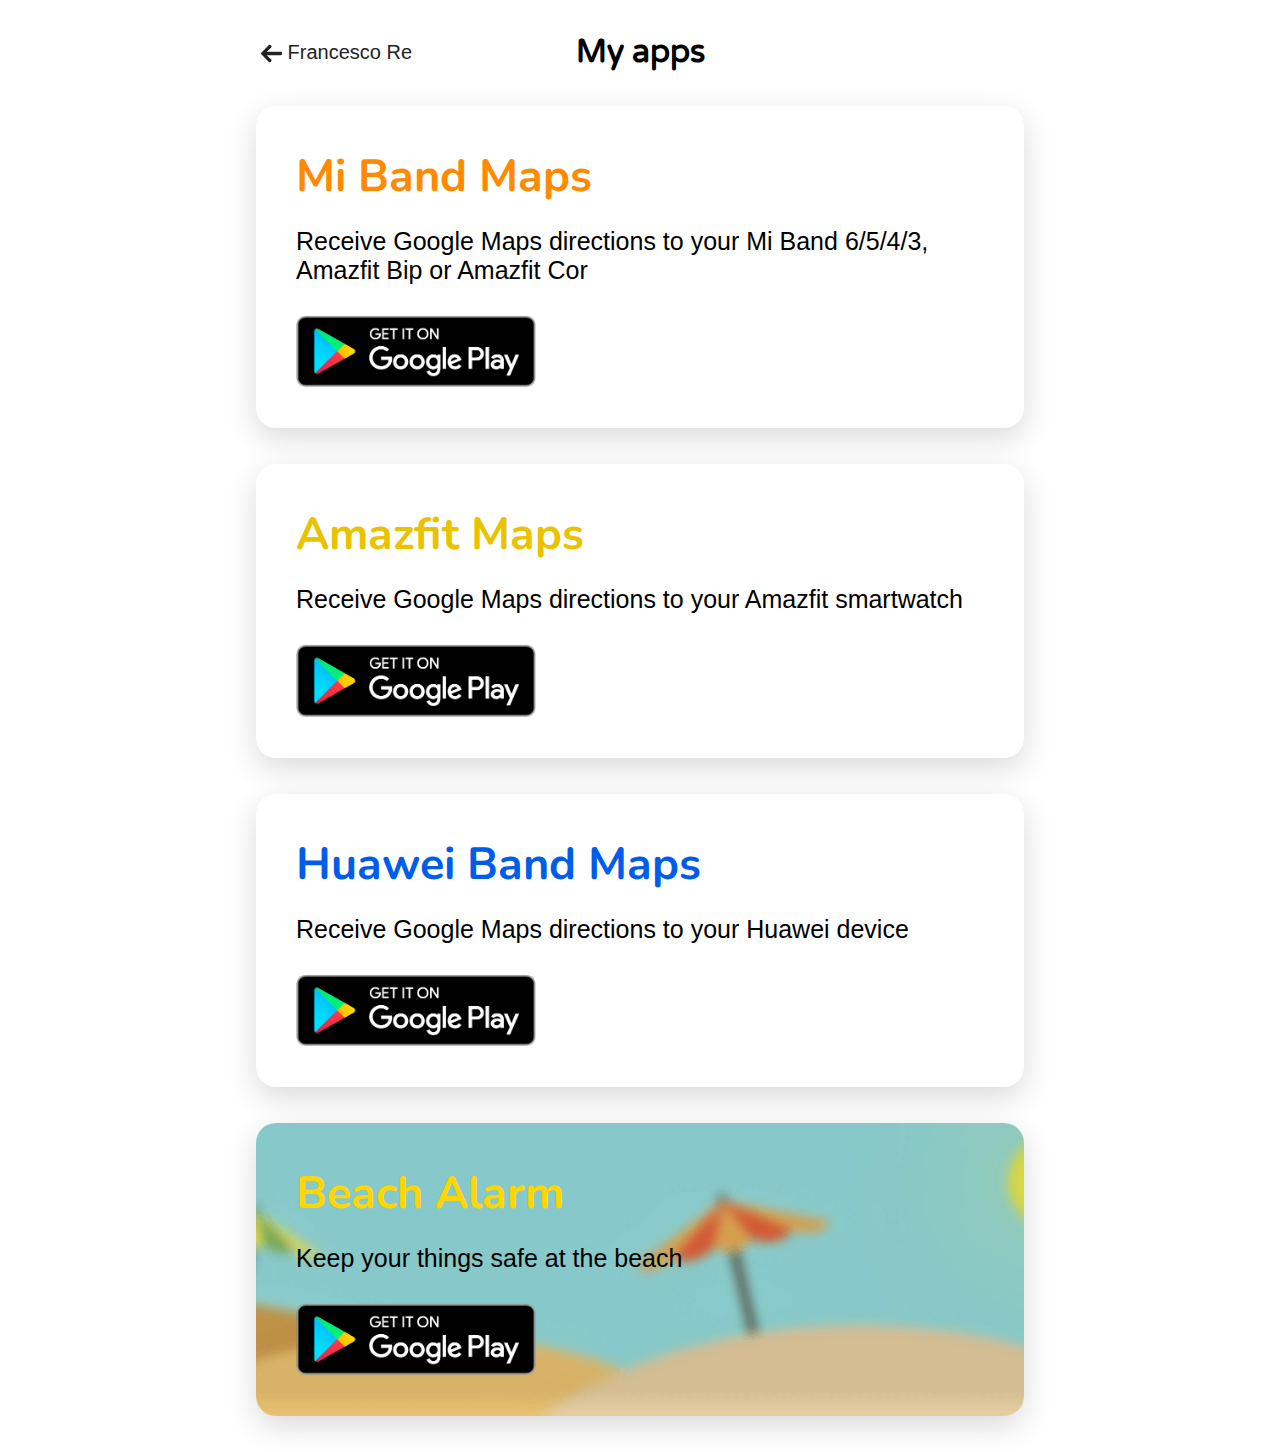
==== apps/index.html @ 2e22e39c "Added beach alarm to apps page" ====
<html lang="en">
    <head>
        <meta charset="utf-8">
        <meta name="viewport" content="width=device-width, initial-scale=1, shrink-to-fit=no">
        
        <!-- SEO Meta Tags -->
        <meta name="description" content="Hi! My name is Francesco Re. I’m a developer and a student at PoliMi.">
        <meta name="author" content="Francesco Re">

        <!-- OG Meta Tags to improve the way the post looks when you share the page on LinkedIn, Facebook, Google+ -->
        <meta property="og:site_name" content="Francesco Re" /> <!-- website name -->
        <meta property="og:site" content="https://francescore.dev" /> <!-- website link -->
        <meta property="og:title" content="Apps - Francesco Re"/> <!-- title shown in the actual shared post -->
        <meta property="og:description" content="Hi! My name is Francesco Re. I’m a developer and a student at PoliMi." /> <!-- description shown in the actual shared post -->
        <meta property="og:url" content="https://francescore.dev/apps" /> <!-- where do you want your post to link to -->
        <meta property="og:image" content="https://francescore.dev/images/site-image.jpg" />
        <meta property="og:image" content="https://francescore.dev/images/site-image-square.png" />
        <meta property="og:type" content="article" />

        <!-- Website Title -->
        <title>Apps - Francesco Re</title>

        <!-- Favicons -->
        <link rel="shortcut icon" href="/images/favicon.ico" type="image/x-icon" />
        <link rel="apple-touch-icon" href="/images/apple/apple-touch-icon.png" />
        <link rel="apple-touch-icon" sizes="57x57" href="/images/apple/apple-touch-icon-57x57.png" />
        <link rel="apple-touch-icon" sizes="72x72" href="/images/apple/apple-touch-icon-72x72.png" />
        <link rel="apple-touch-icon" sizes="76x76" href="/images/apple/apple-touch-icon-76x76.png" />
        <link rel="apple-touch-icon" sizes="114x114" href="/images/apple/apple-touch-icon-114x114.png" />
        <link rel="apple-touch-icon" sizes="120x120" href="/images/apple/apple-touch-icon-120x120.png" />
        <link rel="apple-touch-icon" sizes="144x144" href="/images/apple/apple-touch-icon-144x144.png" />
        <link rel="apple-touch-icon" sizes="152x152" href="/images/apple/apple-touch-icon-152x152.png" />
        <link rel="apple-touch-icon" sizes="180x180" href="/images/apple/apple-touch-icon-180x180.png" />

        <!-- Fonts -->
        <link rel="preconnect" href="https://fonts.gstatic.com"> 
        <link href="https://fonts.googleapis.com/css2?family=Varela+Round&display=swap" rel="stylesheet">
        <link href="https://fonts.googleapis.com/css2?family=Nunito:wght@300;400;600;700&display=swap" rel="stylesheet">

        <!-- Styles -->
        <link href="css/styles.css" rel="stylesheet">
        <!-- Disable HTML back button by default -->
        <style> #back-button-html {display: none;} </style>
        <!-- If javascript disabled then enable HTML back button -->
        <noscript>
            <style>
                #back-button-html {display: inline;}
                #back-button-javascript {display: none;}
            </style>
        </noscript>

        <!-- Google Analytics -->
        <script async src="https://www.googletagmanager.com/gtag/js?id=G-GYM02RBLL1"></script>
        <script>
            window.dataLayer = window.dataLayer || [];
            function gtag(){dataLayer.push(arguments);}
            gtag('js', new Date());

            gtag('config', 'G-GYM02RBLL1');
        </script>
    </head>
    <body>
        <div class="header">
            <a id="back-button-javascript" href="javascript:history.back()">
                <svg version="1.1" id="Layer_1" xmlns="http://www.w3.org/2000/svg" xmlns:xlink="http://www.w3.org/1999/xlink" x="0px" y="0px"	 viewBox="0 0 492 492" style="enable-background:new 0 0 492 492;" xml:space="preserve"><g>	<g>		<path d="M464.344,207.418l0.768,0.168H135.888l103.496-103.724c5.068-5.064,7.848-11.924,7.848-19.124			c0-7.2-2.78-14.012-7.848-19.088L223.28,49.538c-5.064-5.064-11.812-7.864-19.008-7.864c-7.2,0-13.952,2.78-19.016,7.844			L7.844,226.914C2.76,231.998-0.02,238.77,0,245.974c-0.02,7.244,2.76,14.02,7.844,19.096l177.412,177.412			c5.064,5.06,11.812,7.844,19.016,7.844c7.196,0,13.944-2.788,19.008-7.844l16.104-16.112c5.068-5.056,7.848-11.808,7.848-19.008			c0-7.196-2.78-13.592-7.848-18.652L134.72,284.406h329.992c14.828,0,27.288-12.78,27.288-27.6v-22.788			C492,219.198,479.172,207.418,464.344,207.418z"/>	</g></g><g></g><g></g><g></g><g></g><g></g><g></g><g></g><g></g><g></g><g></g><g></g><g></g><g></g><g></g><g></g></svg>
                <span>Francesco Re</span>
            </a>
            <a id="back-button-html" href="/">
                <svg version="1.1" id="Layer_1" xmlns="http://www.w3.org/2000/svg" xmlns:xlink="http://www.w3.org/1999/xlink" x="0px" y="0px"	 viewBox="0 0 492 492" style="enable-background:new 0 0 492 492;" xml:space="preserve"><g>	<g>		<path d="M464.344,207.418l0.768,0.168H135.888l103.496-103.724c5.068-5.064,7.848-11.924,7.848-19.124			c0-7.2-2.78-14.012-7.848-19.088L223.28,49.538c-5.064-5.064-11.812-7.864-19.008-7.864c-7.2,0-13.952,2.78-19.016,7.844			L7.844,226.914C2.76,231.998-0.02,238.77,0,245.974c-0.02,7.244,2.76,14.02,7.844,19.096l177.412,177.412			c5.064,5.06,11.812,7.844,19.016,7.844c7.196,0,13.944-2.788,19.008-7.844l16.104-16.112c5.068-5.056,7.848-11.808,7.848-19.008			c0-7.196-2.78-13.592-7.848-18.652L134.72,284.406h329.992c14.828,0,27.288-12.78,27.288-27.6v-22.788			C492,219.198,479.172,207.418,464.344,207.418z"/>	</g></g><g></g><g></g><g></g><g></g><g></g><g></g><g></g><g></g><g></g><g></g><g></g><g></g><g></g><g></g><g></g></svg>
                <span>Francesco Re</span>
            </a>
            <h1>My apps</h1>
        </div>
        <div class="row">
            <a href="mibandmaps">
                <div class="mibandmaps">
                    <h2 class="card-title">Mi Band Maps</h2>
                    <h4 class="card-text">Receive Google Maps directions to your Mi&nbsp;Band&nbsp;6/5/4/3, Amazfit&nbsp;Bip or Amazfit&nbsp;Cor</h4>
                    <a href='https://play.google.com/store/apps/details?id=com.re.mibandmaps'><img class="google-play-button" alt='Get it on Google Play' src='images/google-play-badge.png'/></a>
                </div>
            </a>
        </div>
        <div class="row">
            <a href="amazfitmaps">
                <div class="amazfitmaps">
                    <h2 class="card-title">Amazfit Maps</h2>
                    <h4 class="card-text">Receive Google Maps directions to your Amazfit smartwatch</h4>
                    <a href='https://play.google.com/store/apps/details?id=com.re.amazfitmaps'><img class="google-play-button" alt='Get it on Google Play' src='images/google-play-badge.png'/></a>
                </div>
            </a>
        </div>
        <div class="row">
            <a href="huaweibandmaps">
                <div class="huaweibandmaps">
                    <h2 class="card-title">Huawei Band Maps</h2>
                    <h4 class="card-text">Receive Google Maps directions to your Huawei device</h4>
                    <a href='https://play.google.com/store/apps/details?id=com.re.huaweibandmaps'><img class="google-play-button" alt='Get it on Google Play' src='images/google-play-badge.png'/></a>
                </div>
            </a>
        </div>
        <div class="row">
            <div class="beachalarm">
                <h2 class="card-title">Beach Alarm</h2>
                <h4 class="card-text">Keep your things safe at the beach</h4>
                <a href='https://play.google.com/store/apps/details?id=com.re.beachalarm'><img class="google-play-button" alt='Get it on Google Play' src='images/google-play-badge.png'/></a>
            </div>
        </div>
    </body>
</html>
---- apps/css/styles.css ----
body{
    text-align: center;
    margin: 0 auto;
    max-width: 1920px;
}

.row{
    height: auto;
    margin: 4vh auto;
    width: 60vw;
    text-align: left;
}

.mibandmaps:hover, .amazfitmaps:hover, .huaweibandmaps:hover{
    box-shadow: 0 10px 35px 0px rgba(0,0,0,0.25);
    background: #f4f4f4;
}

.beachalarm:hover{
    box-shadow: 0 10px 35px 0px rgba(0,0,0,0.25);
}

.mibandmaps, .amazfitmaps, .huaweibandmaps, .beachalarm{
    cursor: pointer;
    background: white;
    box-shadow: 0 10px 30px 0px rgba(0,0,0,0.15);
    border-radius: 20px;
    padding: 40px;
    transition: all .15s ease-in;
}

.beachalarm{
    background: url('../images/background-light.png');
    background-position: center center;
    background-size: cover;
}

.beachalarm .card-title{
    color: #FFD600;
}

.mibandmaps .card-title{
    color: #ff8a00;
}

.amazfitmaps .card-title{
    color: #E9C300;
}

.huaweibandmaps .card-title{
    color: #005DE9;
}

.card-title{
    font-size: 45px;
    padding: 0;
    margin: 0;
    font-weight: bold;
    font-family: 'Nunito', sans-serif;
}

.card-text{
    font-size: 25px;
    color: black;
    margin: 0;
    margin-top: 20px;
    font-family:'Segoe UI', Tahoma, Geneva, Verdana, sans-serif;
    font-weight: 400;
}

a{
    text-decoration: none;
}

.google-play-button{
    max-width: 240px;
    margin-top: 30px;
}

.header{
    width: 60vw;
    margin: 0 auto;
}

.header h1{
    width: 150px;
    margin: 35px auto;
    font-family: 'Varela Round', sans-serif;
    line-height: 35px;
    vertical-align: middle;
}

.header svg{
    fill: #222;
    height: 21px;
    width: auto;
    line-height: 35px;
    vertical-align: middle;
}

.header a{
    color: #222;
    float: left;
    line-height: 35px;
    vertical-align: middle;
    font-size: 20px;
    padding: 0 5px;
    font-family: 'Segoe UI', Tahoma, Geneva, Verdana, sans-serif;
    transition: all .15s;
}

.header a:hover{
    filter: drop-shadow(0 0 0.4rem rgba(0, 0, 0, 0.6));
}

@media (max-width: 1100px) {
    .row{
        width: 80vw;
    }

    .header{
        width: 80vw;
    }
}

@media (max-width: 600px) {
    .row{
        width: 90vw;
        text-align: center;
    }
    .header{
        width: 90vw;
    }
    .header span{
        display: none;
    }

    .header svg{
        height: 29px;
        padding: 3px;
    }
}

@media (max-width: 400px) {
    .mibandmaps, .amazfitmaps, .huaweibandmaps{
        padding: 25px;
    }
    .card-title{
        font-size: 30px;
    }

    .card-text{
        font-size: 20px;
    }

    .google-play-button{
        width: 200px;
    }
}

@media (prefers-color-scheme: dark) {
    body{
        background-color: #242424;
    }
    .mibandmaps, .amazfitmaps, .huaweibandmaps{
        background: #3C3C3C;
        box-shadow: 0 10px 30px 0px rgba(0,0,0,0.45);
    }
    .mibandmaps:hover, .amazfitmaps:hover, .huaweibandmaps:hover{
        box-shadow: 0 10px 35px 0px rgba(0,0,0,0.65);
        background: #4c4c4c;
    }

    .beachalarm{
        background: url('../images/background-dark.png');
        background-position: center center;
        background-size: cover;
    }

    .card-text{
        color: white;
    }

    h1{
        color: white;
    }

    .header svg{
        fill: #eee;
    }

    .header a{
        color: #eee;
    }

    .header a:hover{
        filter: drop-shadow(0 0 0.4rem rgba(255, 255, 255, 0.6));
    }
}
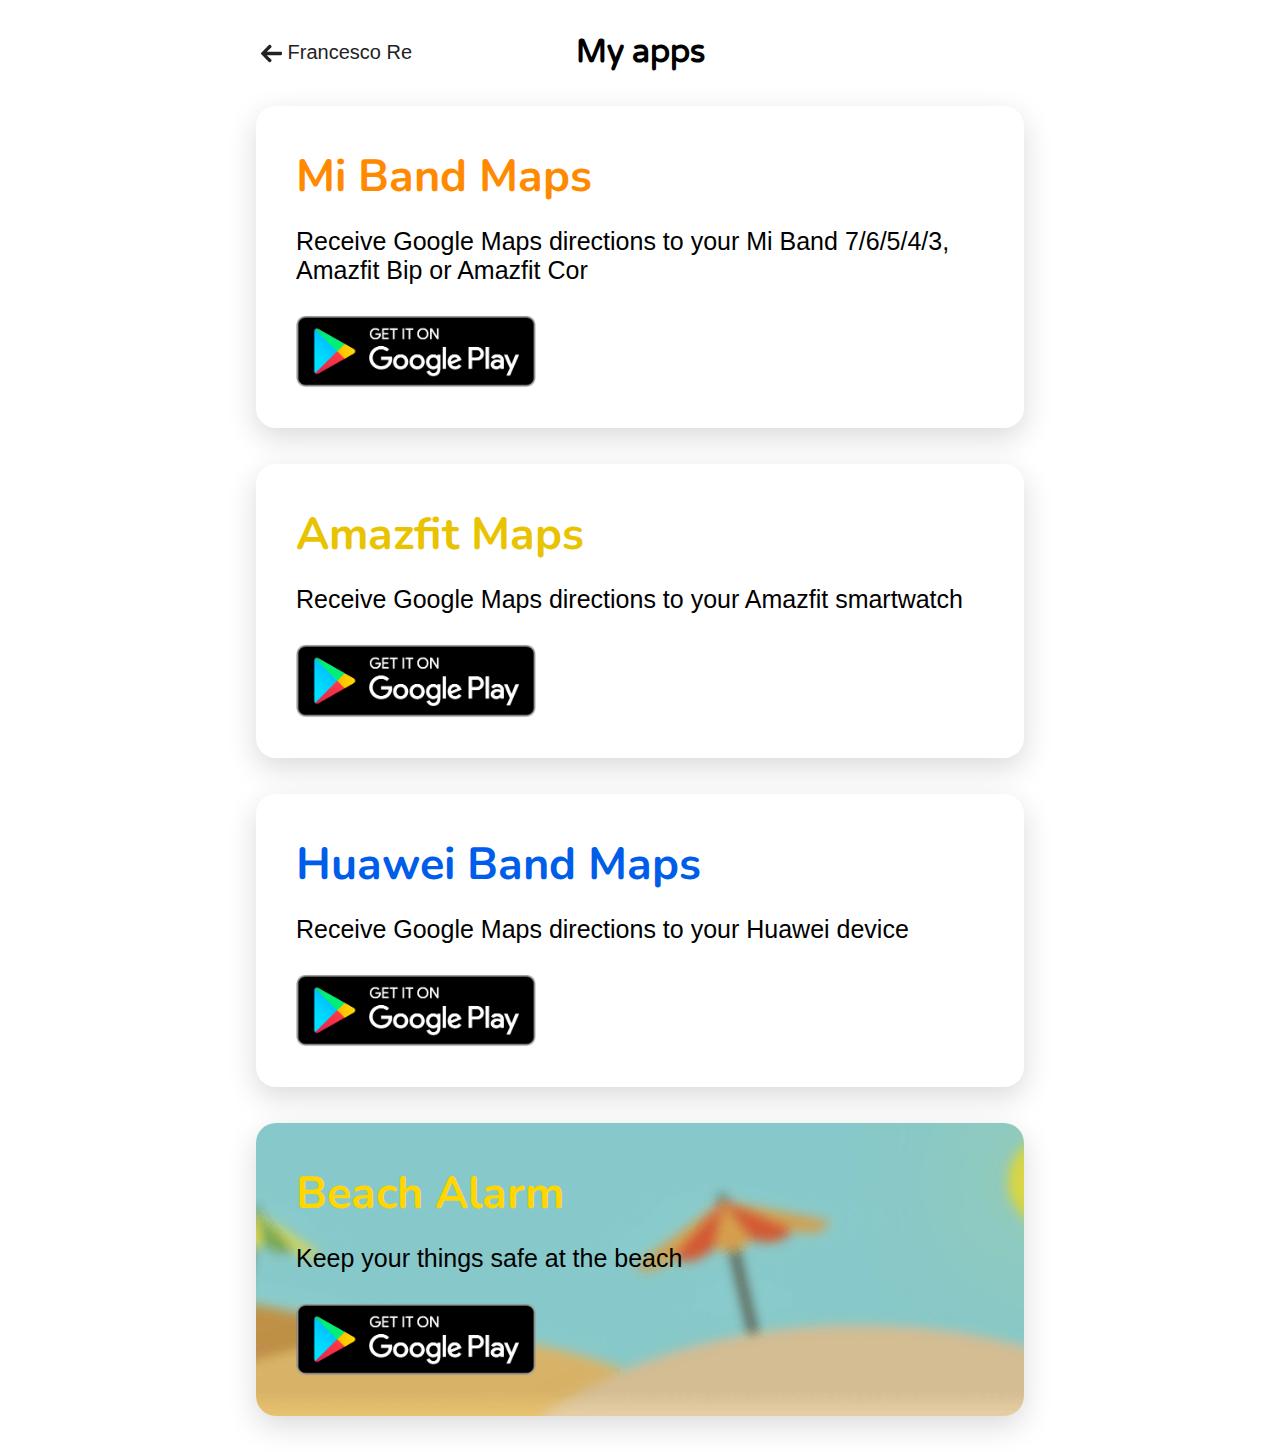
==== commit d7174640: "Add Mi Band 7" ====
--- a/apps/index.html
+++ b/apps/index.html
@@ -48,16 +48,6 @@
                 #back-button-javascript {display: none;}
             </style>
         </noscript>
-
-        <!-- Google Analytics -->
-        <script async src="https://www.googletagmanager.com/gtag/js?id=G-GYM02RBLL1"></script>
-        <script>
-            window.dataLayer = window.dataLayer || [];
-            function gtag(){dataLayer.push(arguments);}
-            gtag('js', new Date());
-
-            gtag('config', 'G-GYM02RBLL1');
-        </script>
     </head>
     <body>
         <div class="header">
@@ -75,7 +65,7 @@
             <a href="mibandmaps">
                 <div class="mibandmaps">
                     <h2 class="card-title">Mi Band Maps</h2>
-                    <h4 class="card-text">Receive Google Maps directions to your Mi&nbsp;Band&nbsp;6/5/4/3, Amazfit&nbsp;Bip or Amazfit&nbsp;Cor</h4>
+                    <h4 class="card-text">Receive Google Maps directions to your Mi&nbsp;Band&nbsp;7/6/5/4/3, Amazfit&nbsp;Bip or Amazfit&nbsp;Cor</h4>
                     <a href='https://play.google.com/store/apps/details?id=com.re.mibandmaps'><img class="google-play-button" alt='Get it on Google Play' src='images/google-play-badge.png'/></a>
                 </div>
             </a>
@@ -105,5 +95,9 @@
                 <a href='https://play.google.com/store/apps/details?id=com.re.beachalarm'><img class="google-play-button" alt='Get it on Google Play' src='images/google-play-badge.png'/></a>
             </div>
         </div>
+
+        <!-- Cloudflare Web Analytics -->
+        <script defer src='https://static.cloudflareinsights.com/beacon.min.js' data-cf-beacon='{"token": "2f0a3bb49f48463c8b80f3141f5d9e54"}'></script>
+        <!-- End Cloudflare Web Analytics -->
     </body>
 </html>
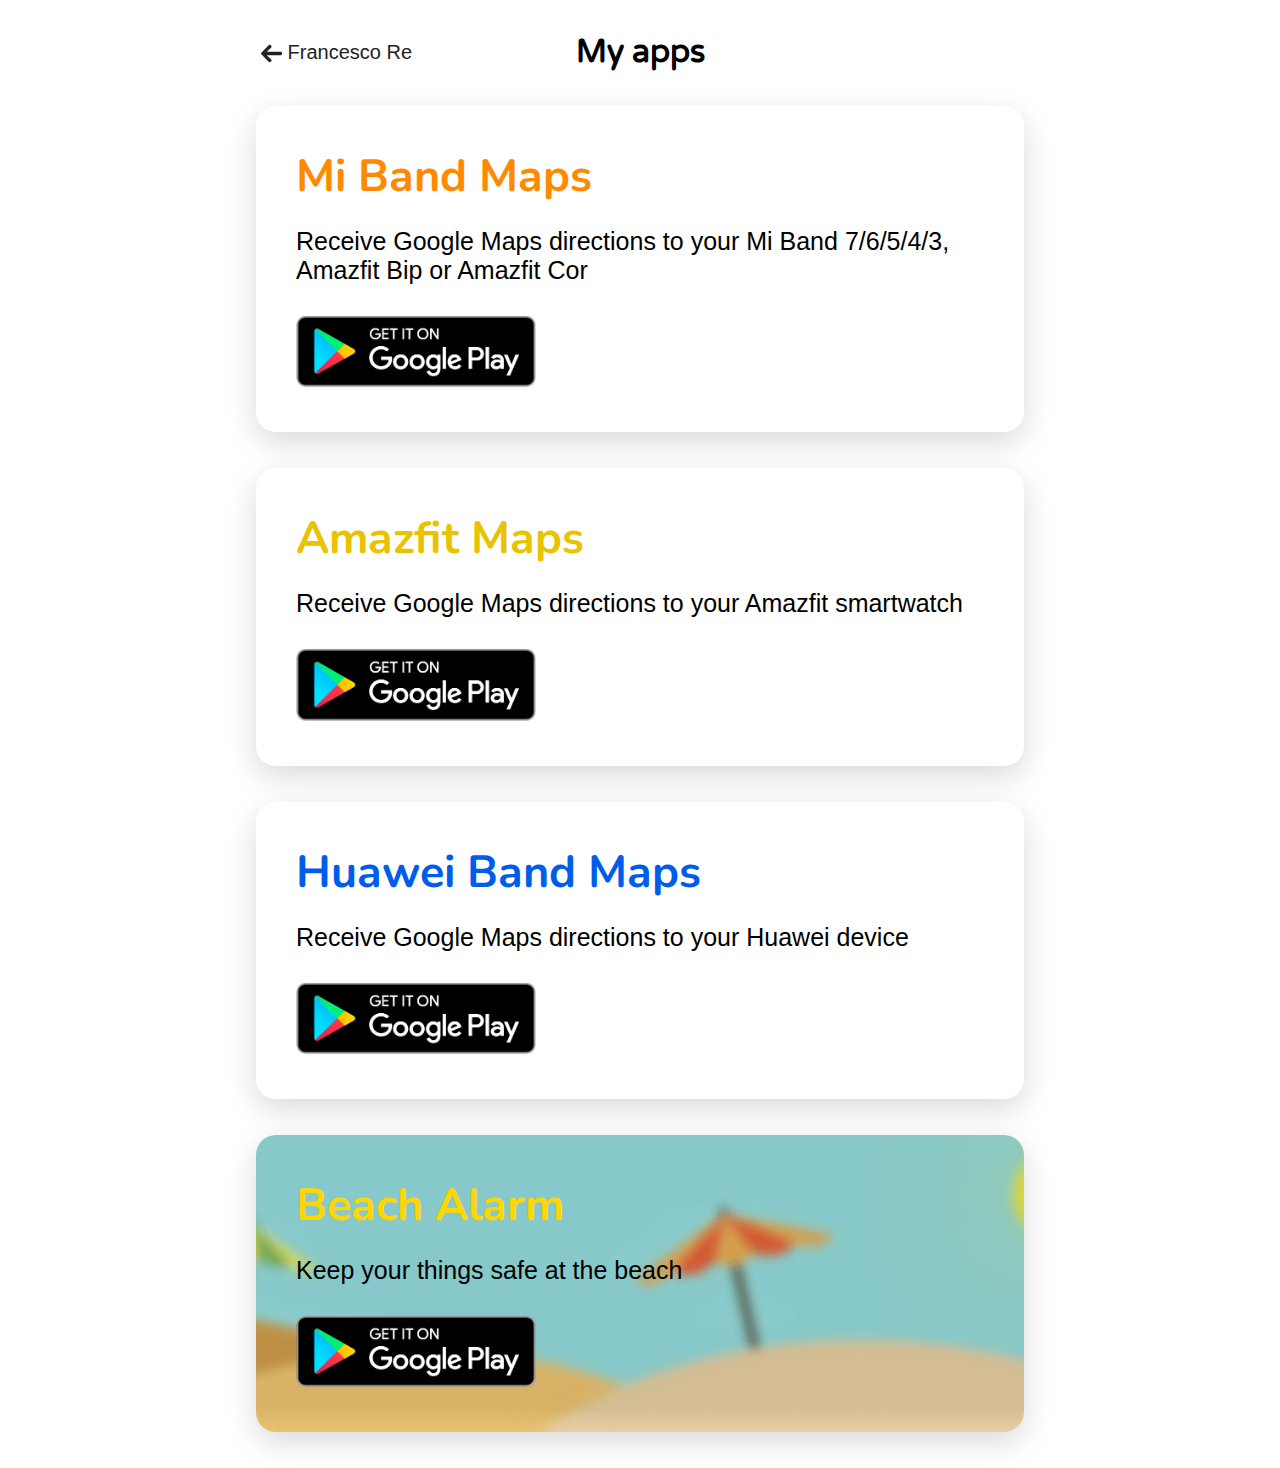
==== commit 08b8251c: "Fix moment.js vulnerability Add DOCTYPE to few pages" ====
--- a/apps/index.html
+++ b/apps/index.html
@@ -1,3 +1,4 @@
+<!DOCTYPE html>
 <html lang="en">
     <head>
         <meta charset="utf-8">
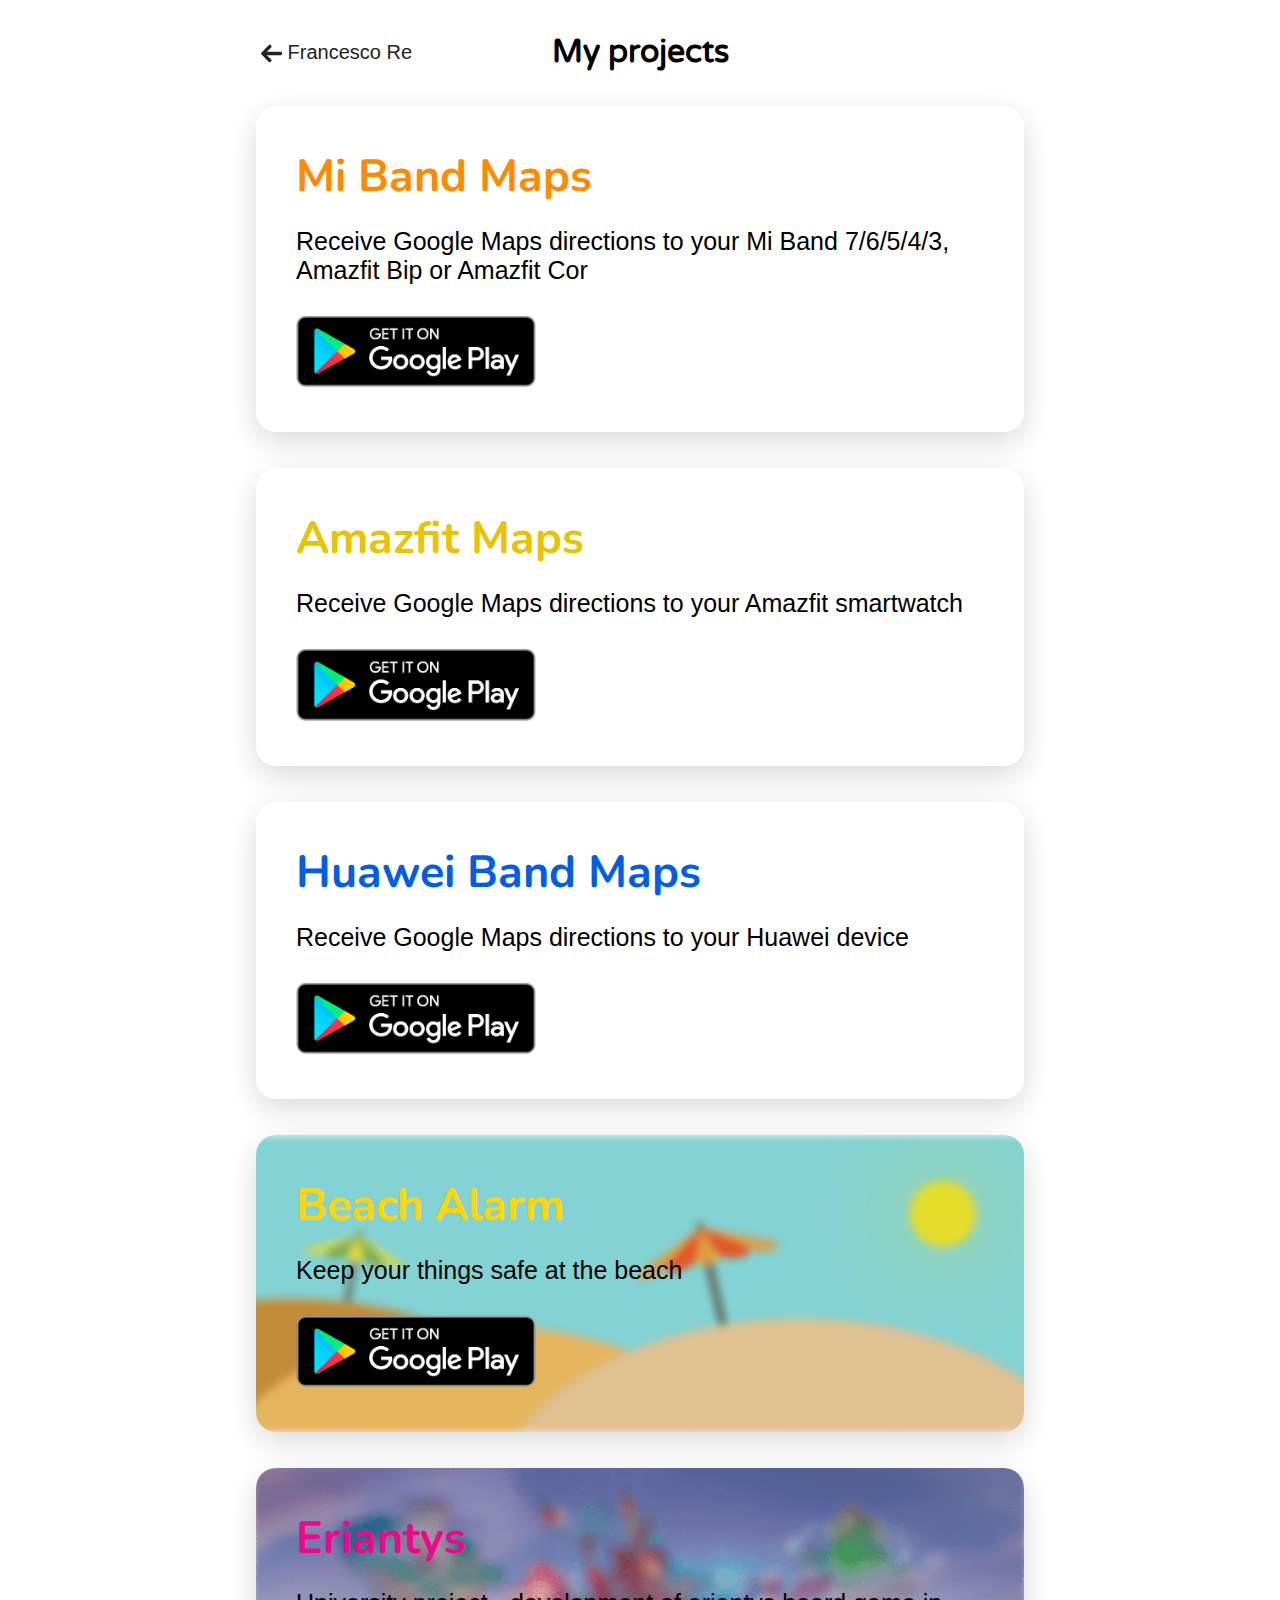
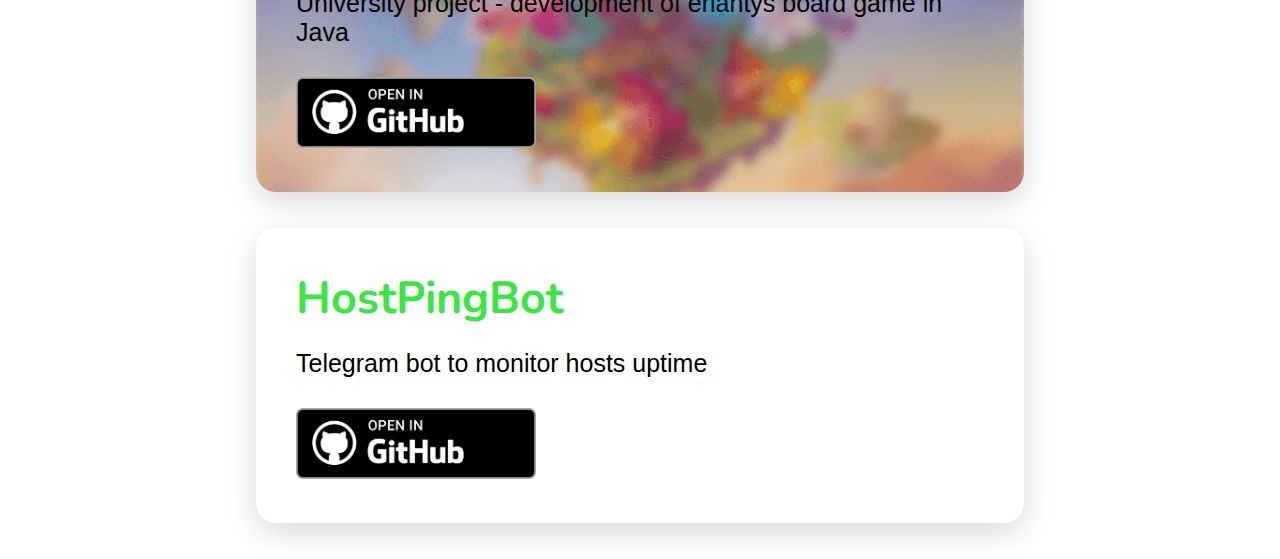
==== commit 94b42afd: "Rename apps to projects Add eriantys and hostpingbot to projects Remove sitemap (installed plugin)" ====
--- a/apps/index.html
+++ b/apps/index.html
@@ -3,7 +3,7 @@
     <head>
         <meta charset="utf-8">
         <meta name="viewport" content="width=device-width, initial-scale=1, shrink-to-fit=no">
-        
+
         <!-- SEO Meta Tags -->
         <meta name="description" content="Hi! My name is Francesco Re. I’m a developer and a student at PoliMi.">
         <meta name="author" content="Francesco Re">
@@ -11,7 +11,7 @@
         <!-- OG Meta Tags to improve the way the post looks when you share the page on LinkedIn, Facebook, Google+ -->
         <meta property="og:site_name" content="Francesco Re" /> <!-- website name -->
         <meta property="og:site" content="https://francescore.dev" /> <!-- website link -->
-        <meta property="og:title" content="Apps - Francesco Re"/> <!-- title shown in the actual shared post -->
+        <meta property="og:title" content="Projects - Francesco Re"/> <!-- title shown in the actual shared post -->
         <meta property="og:description" content="Hi! My name is Francesco Re. I’m a developer and a student at PoliMi." /> <!-- description shown in the actual shared post -->
         <meta property="og:url" content="https://francescore.dev/apps" /> <!-- where do you want your post to link to -->
         <meta property="og:image" content="https://francescore.dev/images/site-image.jpg" />
@@ -19,7 +19,7 @@
         <meta property="og:type" content="article" />
 
         <!-- Website Title -->
-        <title>Apps - Francesco Re</title>
+        <title>Projects - Francesco Re</title>
 
         <!-- Favicons -->
         <link rel="shortcut icon" href="/images/favicon.ico" type="image/x-icon" />
@@ -53,14 +53,14 @@
     <body>
         <div class="header">
             <a id="back-button-javascript" href="javascript:history.back()">
-                <svg version="1.1" id="Layer_1" xmlns="http://www.w3.org/2000/svg" xmlns:xlink="http://www.w3.org/1999/xlink" x="0px" y="0px"	 viewBox="0 0 492 492" style="enable-background:new 0 0 492 492;" xml:space="preserve"><g>	<g>		<path d="M464.344,207.418l0.768,0.168H135.888l103.496-103.724c5.068-5.064,7.848-11.924,7.848-19.124			c0-7.2-2.78-14.012-7.848-19.088L223.28,49.538c-5.064-5.064-11.812-7.864-19.008-7.864c-7.2,0-13.952,2.78-19.016,7.844			L7.844,226.914C2.76,231.998-0.02,238.77,0,245.974c-0.02,7.244,2.76,14.02,7.844,19.096l177.412,177.412			c5.064,5.06,11.812,7.844,19.016,7.844c7.196,0,13.944-2.788,19.008-7.844l16.104-16.112c5.068-5.056,7.848-11.808,7.848-19.008			c0-7.196-2.78-13.592-7.848-18.652L134.72,284.406h329.992c14.828,0,27.288-12.78,27.288-27.6v-22.788			C492,219.198,479.172,207.418,464.344,207.418z"/>	</g></g><g></g><g></g><g></g><g></g><g></g><g></g><g></g><g></g><g></g><g></g><g></g><g></g><g></g><g></g><g></g></svg>
+                <svg version="1.1" id="Back_button_javascript" xmlns="http://www.w3.org/2000/svg" xmlns:xlink="http://www.w3.org/1999/xlink" x="0px" y="0px"	 viewBox="0 0 492 492" style="enable-background:new 0 0 492 492;" xml:space="preserve"><g>	<g>		<path d="M464.344,207.418l0.768,0.168H135.888l103.496-103.724c5.068-5.064,7.848-11.924,7.848-19.124			c0-7.2-2.78-14.012-7.848-19.088L223.28,49.538c-5.064-5.064-11.812-7.864-19.008-7.864c-7.2,0-13.952,2.78-19.016,7.844			L7.844,226.914C2.76,231.998-0.02,238.77,0,245.974c-0.02,7.244,2.76,14.02,7.844,19.096l177.412,177.412			c5.064,5.06,11.812,7.844,19.016,7.844c7.196,0,13.944-2.788,19.008-7.844l16.104-16.112c5.068-5.056,7.848-11.808,7.848-19.008			c0-7.196-2.78-13.592-7.848-18.652L134.72,284.406h329.992c14.828,0,27.288-12.78,27.288-27.6v-22.788			C492,219.198,479.172,207.418,464.344,207.418z"/>	</g></g><g></g><g></g><g></g><g></g><g></g><g></g><g></g><g></g><g></g><g></g><g></g><g></g><g></g><g></g><g></g></svg>
                 <span>Francesco Re</span>
             </a>
             <a id="back-button-html" href="/">
-                <svg version="1.1" id="Layer_1" xmlns="http://www.w3.org/2000/svg" xmlns:xlink="http://www.w3.org/1999/xlink" x="0px" y="0px"	 viewBox="0 0 492 492" style="enable-background:new 0 0 492 492;" xml:space="preserve"><g>	<g>		<path d="M464.344,207.418l0.768,0.168H135.888l103.496-103.724c5.068-5.064,7.848-11.924,7.848-19.124			c0-7.2-2.78-14.012-7.848-19.088L223.28,49.538c-5.064-5.064-11.812-7.864-19.008-7.864c-7.2,0-13.952,2.78-19.016,7.844			L7.844,226.914C2.76,231.998-0.02,238.77,0,245.974c-0.02,7.244,2.76,14.02,7.844,19.096l177.412,177.412			c5.064,5.06,11.812,7.844,19.016,7.844c7.196,0,13.944-2.788,19.008-7.844l16.104-16.112c5.068-5.056,7.848-11.808,7.848-19.008			c0-7.196-2.78-13.592-7.848-18.652L134.72,284.406h329.992c14.828,0,27.288-12.78,27.288-27.6v-22.788			C492,219.198,479.172,207.418,464.344,207.418z"/>	</g></g><g></g><g></g><g></g><g></g><g></g><g></g><g></g><g></g><g></g><g></g><g></g><g></g><g></g><g></g><g></g></svg>
+                <svg version="1.1" id="Back_button_html" xmlns="http://www.w3.org/2000/svg" xmlns:xlink="http://www.w3.org/1999/xlink" x="0px" y="0px"	 viewBox="0 0 492 492" style="enable-background:new 0 0 492 492;" xml:space="preserve"><g>	<g>		<path d="M464.344,207.418l0.768,0.168H135.888l103.496-103.724c5.068-5.064,7.848-11.924,7.848-19.124			c0-7.2-2.78-14.012-7.848-19.088L223.28,49.538c-5.064-5.064-11.812-7.864-19.008-7.864c-7.2,0-13.952,2.78-19.016,7.844			L7.844,226.914C2.76,231.998-0.02,238.77,0,245.974c-0.02,7.244,2.76,14.02,7.844,19.096l177.412,177.412			c5.064,5.06,11.812,7.844,19.016,7.844c7.196,0,13.944-2.788,19.008-7.844l16.104-16.112c5.068-5.056,7.848-11.808,7.848-19.008			c0-7.196-2.78-13.592-7.848-18.652L134.72,284.406h329.992c14.828,0,27.288-12.78,27.288-27.6v-22.788			C492,219.198,479.172,207.418,464.344,207.418z"/>	</g></g><g></g><g></g><g></g><g></g><g></g><g></g><g></g><g></g><g></g><g></g><g></g><g></g><g></g><g></g><g></g></svg>
                 <span>Francesco Re</span>
             </a>
-            <h1>My apps</h1>
+            <h1>My projects</h1>
         </div>
         <div class="row">
             <a href="mibandmaps">
@@ -96,6 +96,20 @@
                 <a href='https://play.google.com/store/apps/details?id=com.re.beachalarm'><img class="google-play-button" alt='Get it on Google Play' src='images/google-play-badge.png'/></a>
             </div>
         </div>
+        <div class="row">
+            <div class="eriantys">
+                <h2 class="card-title">Eriantys</h2>
+                <h4 class="card-text">University project - development of eriantys board game in Java</h4>
+                <a href='https://github.com/francesco-re-1107/ing-sw-2022-re-scopacasa-zappa'><img class="github-button" alt='Open in GitHub' src='images/github-badge.png'/></a>
+            </div>
+        </div>
+        <div class="row">
+            <div class="hostpingbot">
+                <h2 class="card-title">HostPingBot</h2>
+                <h4 class="card-text">Telegram bot to monitor hosts uptime</h4>
+                <a href='https://github.com/francesco-re-1107/HostPingBot'><img class="github-button" alt='Open in GitHub' src='images/github-badge.png'/></a>
+            </div>
+        </div>
 
         <!-- Cloudflare Web Analytics -->
         <script defer src='https://static.cloudflareinsights.com/beacon.min.js' data-cf-beacon='{"token": "2f0a3bb49f48463c8b80f3141f5d9e54"}'></script>
--- a/apps/css/styles.css
+++ b/apps/css/styles.css
@@ -11,16 +11,16 @@
     text-align: left;
 }
 
-.mibandmaps:hover, .amazfitmaps:hover, .huaweibandmaps:hover{
+.mibandmaps:hover, .amazfitmaps:hover, .huaweibandmaps:hover, .hostpingbot:hover{
     box-shadow: 0 10px 35px 0px rgba(0,0,0,0.25);
     background: #f4f4f4;
 }
 
-.beachalarm:hover{
+.beachalarm:hover, .eriantys:hover{
     box-shadow: 0 10px 35px 0px rgba(0,0,0,0.25);
 }
 
-.mibandmaps, .amazfitmaps, .huaweibandmaps, .beachalarm{
+.mibandmaps, .amazfitmaps, .huaweibandmaps, .beachalarm, .eriantys, .hostpingbot{
     cursor: pointer;
     background: white;
     box-shadow: 0 10px 30px 0px rgba(0,0,0,0.15);
@@ -30,9 +30,15 @@
 }
 
 .beachalarm{
-    background: url('../images/background-light.png');
+    background: url('../images/beachalarm-background-light.png');
     background-position: center center;
-    background-size: cover;
+    background-size: 105%;
+}
+
+.eriantys{
+    background: url('../images/eriantys-background-light.png');
+    background-position: center center;
+    background-size: 105%;
 }
 
 .beachalarm .card-title{
@@ -49,6 +55,14 @@
 
 .huaweibandmaps .card-title{
     color: #005DE9;
+}
+
+.eriantys .card-title{
+    color: #ec088d;
+}
+
+.hostpingbot .card-title{
+    color: #38e741;
 }
 
 .card-title{
@@ -72,7 +86,7 @@
     text-decoration: none;
 }
 
-.google-play-button{
+.google-play-button, .github-button{
     max-width: 240px;
     margin-top: 30px;
 }
@@ -83,7 +97,7 @@
 }
 
 .header h1{
-    width: 150px;
+    width: 180px;
     margin: 35px auto;
     font-family: 'Varela Round', sans-serif;
     line-height: 35px;
@@ -123,7 +137,7 @@
     }
 }
 
-@media (max-width: 600px) {
+@media (max-width: 750px) {
     .row{
         width: 90vw;
         text-align: center;
@@ -153,7 +167,7 @@
         font-size: 20px;
     }
 
-    .google-play-button{
+    .google-play-button, .github-button{
         width: 200px;
     }
 }
@@ -162,19 +176,25 @@
     body{
         background-color: #242424;
     }
-    .mibandmaps, .amazfitmaps, .huaweibandmaps{
+    .mibandmaps, .amazfitmaps, .huaweibandmaps, .hostpingbot{
         background: #3C3C3C;
         box-shadow: 0 10px 30px 0px rgba(0,0,0,0.45);
     }
-    .mibandmaps:hover, .amazfitmaps:hover, .huaweibandmaps:hover{
+    .mibandmaps:hover, .amazfitmaps:hover, .huaweibandmaps:hover, .hostpingbot:hover{
         box-shadow: 0 10px 35px 0px rgba(0,0,0,0.65);
         background: #4c4c4c;
     }
 
     .beachalarm{
-        background: url('../images/background-dark.png');
+        background: url('../images/beachalarm-background-dark.png');
         background-position: center center;
-        background-size: cover;
+        background-size: 105%;
+    }
+
+    .eriantys{
+        background: url('../images/eriantys-background-dark.png');
+        background-position: center center;
+        background-size: 105%;
     }
 
     .card-text{
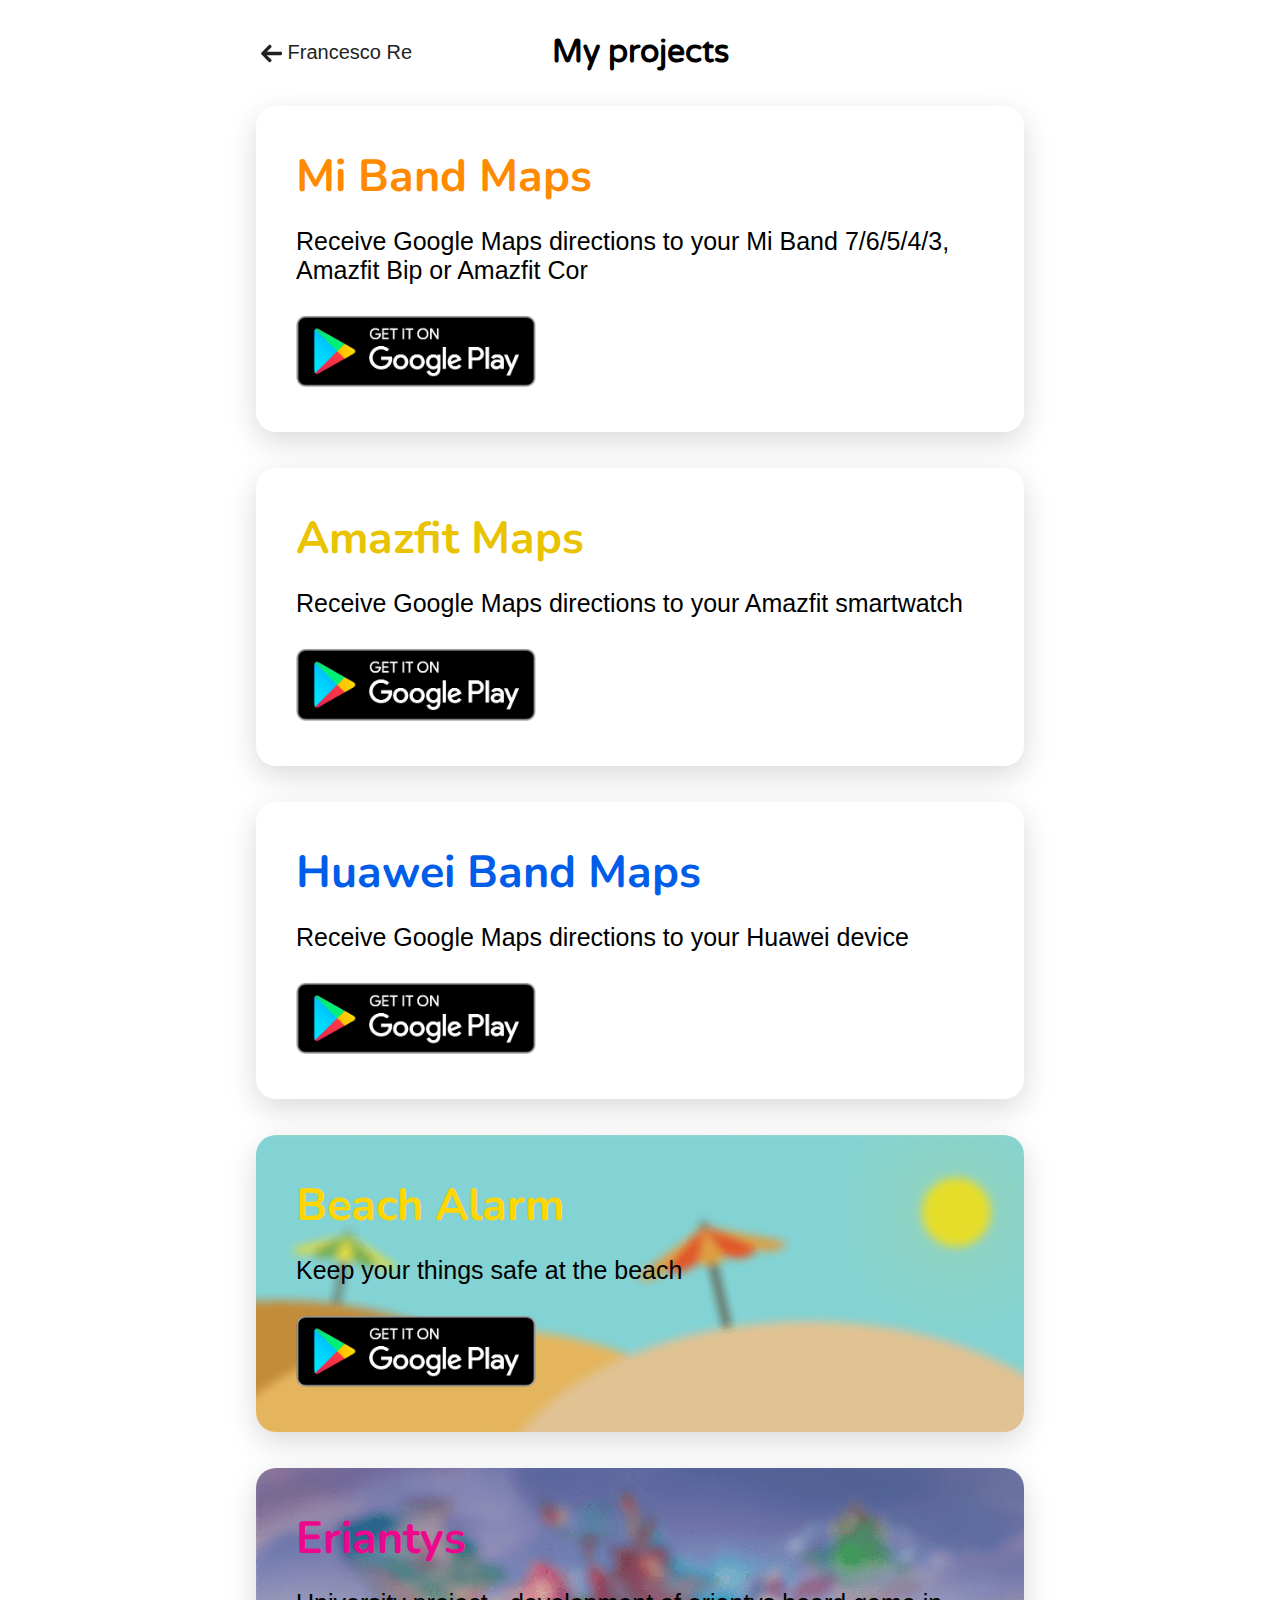
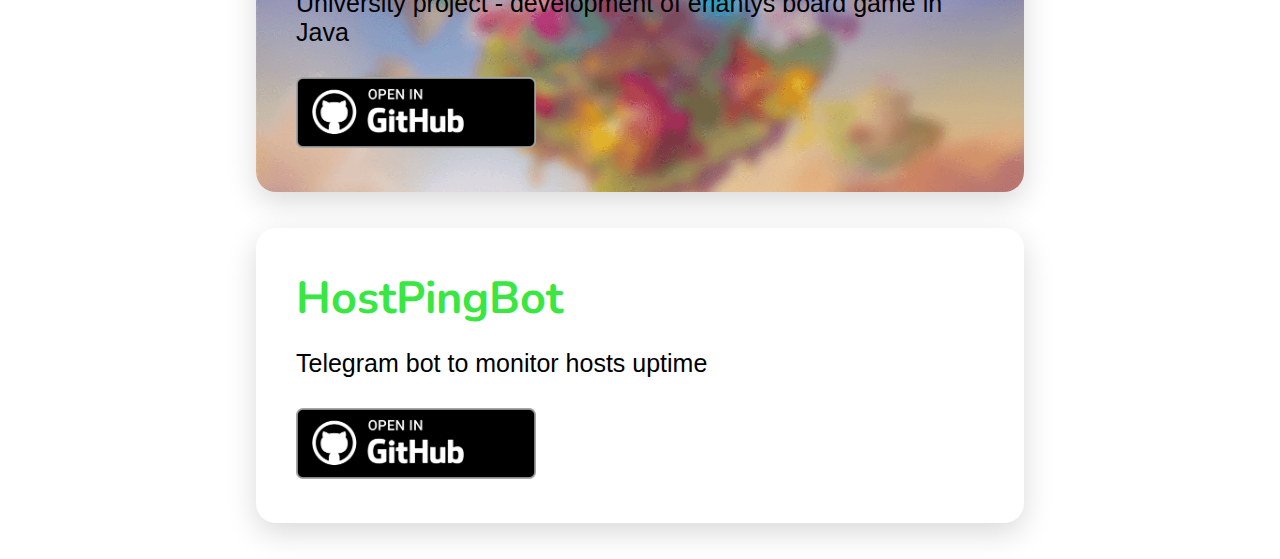
==== commit ebfe7bd0: "Change description" ====
--- a/apps/index.html
+++ b/apps/index.html
@@ -5,14 +5,14 @@
         <meta name="viewport" content="width=device-width, initial-scale=1, shrink-to-fit=no">
 
         <!-- SEO Meta Tags -->
-        <meta name="description" content="Hi! My name is Francesco Re. I’m a developer and a student at PoliMi.">
+        <meta name="description" content="Hi! My name is Francesco Re. I study AI/ML Engineering at PoliMi and in my free time I like to develop apps, bots and AIs.">
         <meta name="author" content="Francesco Re">
 
         <!-- OG Meta Tags to improve the way the post looks when you share the page on LinkedIn, Facebook, Google+ -->
         <meta property="og:site_name" content="Francesco Re" /> <!-- website name -->
         <meta property="og:site" content="https://francescore.dev" /> <!-- website link -->
         <meta property="og:title" content="Projects - Francesco Re"/> <!-- title shown in the actual shared post -->
-        <meta property="og:description" content="Hi! My name is Francesco Re. I’m a developer and a student at PoliMi." /> <!-- description shown in the actual shared post -->
+        <meta property="og:description" content="Hi! My name is Francesco Re. I study AI/ML Engineering at PoliMi and in my free time I like to develop apps, bots and AIs." /> <!-- description shown in the actual shared post -->
         <meta property="og:url" content="https://francescore.dev/apps" /> <!-- where do you want your post to link to -->
         <meta property="og:image" content="https://francescore.dev/images/site-image.jpg" />
         <meta property="og:image" content="https://francescore.dev/images/site-image-square.png" />
--- a/apps/css/styles.css
+++ b/apps/css/styles.css
@@ -32,13 +32,13 @@
 .beachalarm{
     background: url('../images/beachalarm-background-light.png');
     background-position: center center;
-    background-size: 105%;
+    background-size: cover;
 }
 
 .eriantys{
     background: url('../images/eriantys-background-light.png');
     background-position: center center;
-    background-size: 105%;
+    background-size: cover;
 }
 
 .beachalarm .card-title{
@@ -97,7 +97,7 @@
 }
 
 .header h1{
-    width: 180px;
+    width: 200px;
     margin: 35px auto;
     font-family: 'Varela Round', sans-serif;
     line-height: 35px;
@@ -188,13 +188,13 @@
     .beachalarm{
         background: url('../images/beachalarm-background-dark.png');
         background-position: center center;
-        background-size: 105%;
+        background-size: cover;
     }
 
     .eriantys{
         background: url('../images/eriantys-background-dark.png');
         background-position: center center;
-        background-size: 105%;
+        background-size: cover;
     }
 
     .card-text{
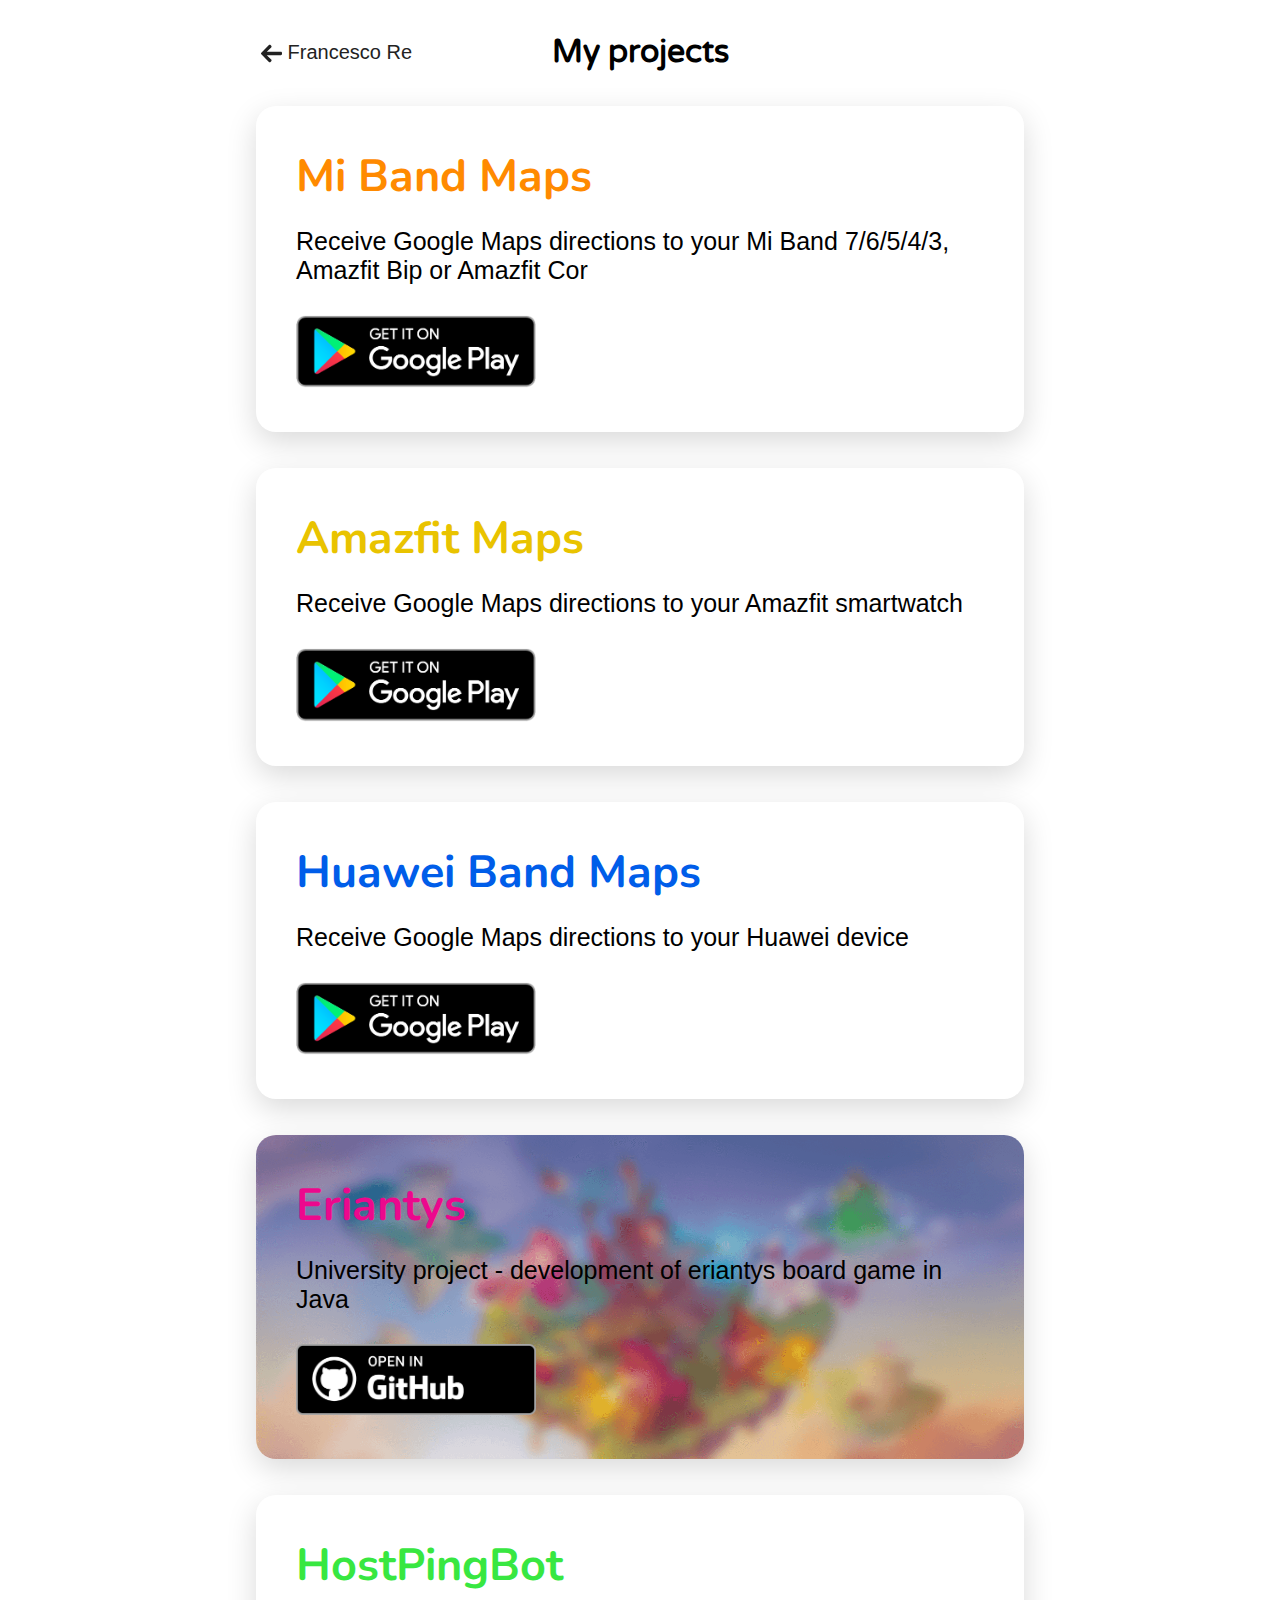
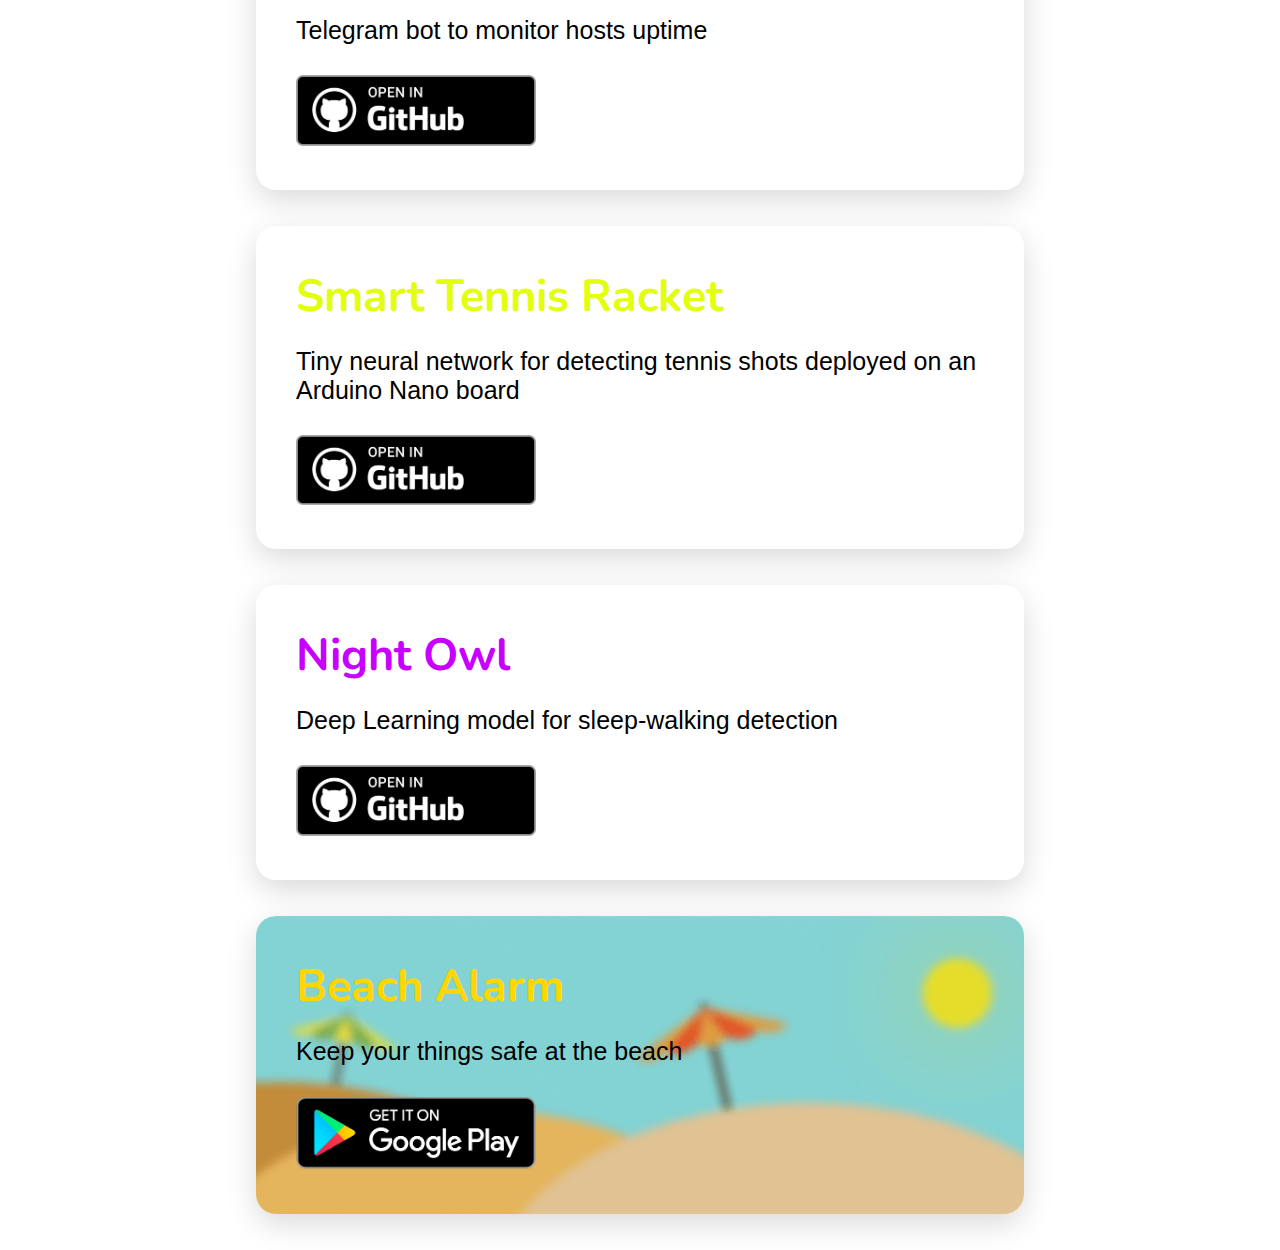
==== commit 7c807b6f: "Add Smart Tennis Racket and Night Owl to projects" ====
--- a/apps/index.html
+++ b/apps/index.html
@@ -64,7 +64,7 @@
         </div>
         <div class="row">
             <a href="mibandmaps">
-                <div class="mibandmaps">
+                <div class="basic-card mibandmaps">
                     <h2 class="card-title">Mi Band Maps</h2>
                     <h4 class="card-text">Receive Google Maps directions to your Mi&nbsp;Band&nbsp;7/6/5/4/3, Amazfit&nbsp;Bip or Amazfit&nbsp;Cor</h4>
                     <a href='https://play.google.com/store/apps/details?id=com.re.mibandmaps'><img class="google-play-button" alt='Get it on Google Play' src='images/google-play-badge.png'/></a>
@@ -73,7 +73,7 @@
         </div>
         <div class="row">
             <a href="amazfitmaps">
-                <div class="amazfitmaps">
+                <div class="basic-card amazfitmaps">
                     <h2 class="card-title">Amazfit Maps</h2>
                     <h4 class="card-text">Receive Google Maps directions to your Amazfit smartwatch</h4>
                     <a href='https://play.google.com/store/apps/details?id=com.re.amazfitmaps'><img class="google-play-button" alt='Get it on Google Play' src='images/google-play-badge.png'/></a>
@@ -82,7 +82,7 @@
         </div>
         <div class="row">
             <a href="huaweibandmaps">
-                <div class="huaweibandmaps">
+                <div class="basic-card huaweibandmaps">
                     <h2 class="card-title">Huawei Band Maps</h2>
                     <h4 class="card-text">Receive Google Maps directions to your Huawei device</h4>
                     <a href='https://play.google.com/store/apps/details?id=com.re.huaweibandmaps'><img class="google-play-button" alt='Get it on Google Play' src='images/google-play-badge.png'/></a>
@@ -90,24 +90,38 @@
             </a>
         </div>
         <div class="row">
-            <div class="beachalarm">
-                <h2 class="card-title">Beach Alarm</h2>
-                <h4 class="card-text">Keep your things safe at the beach</h4>
-                <a href='https://play.google.com/store/apps/details?id=com.re.beachalarm'><img class="google-play-button" alt='Get it on Google Play' src='images/google-play-badge.png'/></a>
-            </div>
-        </div>
-        <div class="row">
-            <div class="eriantys">
+            <div class="imaged-card eriantys">
                 <h2 class="card-title">Eriantys</h2>
                 <h4 class="card-text">University project - development of eriantys board game in Java</h4>
                 <a href='https://github.com/francesco-re-1107/ing-sw-2022-re-scopacasa-zappa'><img class="github-button" alt='Open in GitHub' src='images/github-badge.png'/></a>
             </div>
         </div>
         <div class="row">
-            <div class="hostpingbot">
+            <div class="basic-card hostpingbot">
                 <h2 class="card-title">HostPingBot</h2>
                 <h4 class="card-text">Telegram bot to monitor hosts uptime</h4>
                 <a href='https://github.com/francesco-re-1107/HostPingBot'><img class="github-button" alt='Open in GitHub' src='images/github-badge.png'/></a>
+            </div>
+        </div>
+        <div class="row">
+            <div class="basic-card smarttennisracket">
+                <h2 class="card-title">Smart Tennis Racket</h2>
+                <h4 class="card-text">Tiny neural network for detecting tennis shots deployed on an Arduino Nano board</h4>
+                <a href='https://github.com/Fexcatta/SmartTennisRacket'><img class="github-button" alt='Open in GitHub' src='images/github-badge.png'/></a>
+            </div>
+        </div>
+        <div class="row">
+            <div class="basic-card nightowl">
+                <h2 class="card-title">Night Owl</h2>
+                <h4 class="card-text">Deep Learning model for sleep-walking detection</h4>
+                <a href='https://github.com/francesco-re-1107/NightOwl'><img class="github-button" alt='Open in GitHub' src='images/github-badge.png'/></a>
+            </div>
+        </div>
+        <div class="row">
+            <div class="imaged-card beachalarm">
+                <h2 class="card-title">Beach Alarm</h2>
+                <h4 class="card-text">Keep your things safe at the beach</h4>
+                <a href='https://play.google.com/store/apps/details?id=com.re.beachalarm'><img class="google-play-button" alt='Get it on Google Play' src='images/google-play-badge.png'/></a>
             </div>
         </div>
 
--- a/apps/css/styles.css
+++ b/apps/css/styles.css
@@ -11,16 +11,16 @@
     text-align: left;
 }
 
-.mibandmaps:hover, .amazfitmaps:hover, .huaweibandmaps:hover, .hostpingbot:hover{
+.basic-card:hover {
     box-shadow: 0 10px 35px 0px rgba(0,0,0,0.25);
     background: #f4f4f4;
 }
 
-.beachalarm:hover, .eriantys:hover{
+.imaged-card:hover{
     box-shadow: 0 10px 35px 0px rgba(0,0,0,0.25);
 }
 
-.mibandmaps, .amazfitmaps, .huaweibandmaps, .beachalarm, .eriantys, .hostpingbot{
+.basic-card, .imaged-card {
     cursor: pointer;
     background: white;
     box-shadow: 0 10px 30px 0px rgba(0,0,0,0.15);
@@ -63,6 +63,14 @@
 
 .hostpingbot .card-title{
     color: #38e741;
+}
+
+.smarttennisracket .card-title{
+    color: #E2FF0D;
+}
+
+.nightowl .card-title{
+    color: #c800ff;
 }
 
 .card-title{
@@ -156,7 +164,7 @@
 }
 
 @media (max-width: 400px) {
-    .mibandmaps, .amazfitmaps, .huaweibandmaps{
+    .basic-card, .imaged-card{
         padding: 25px;
     }
     .card-title{
@@ -176,11 +184,11 @@
     body{
         background-color: #242424;
     }
-    .mibandmaps, .amazfitmaps, .huaweibandmaps, .hostpingbot{
+    .basic-card{
         background: #3C3C3C;
         box-shadow: 0 10px 30px 0px rgba(0,0,0,0.45);
     }
-    .mibandmaps:hover, .amazfitmaps:hover, .huaweibandmaps:hover, .hostpingbot:hover{
+    .basic-card:hover {
         box-shadow: 0 10px 35px 0px rgba(0,0,0,0.65);
         background: #4c4c4c;
     }
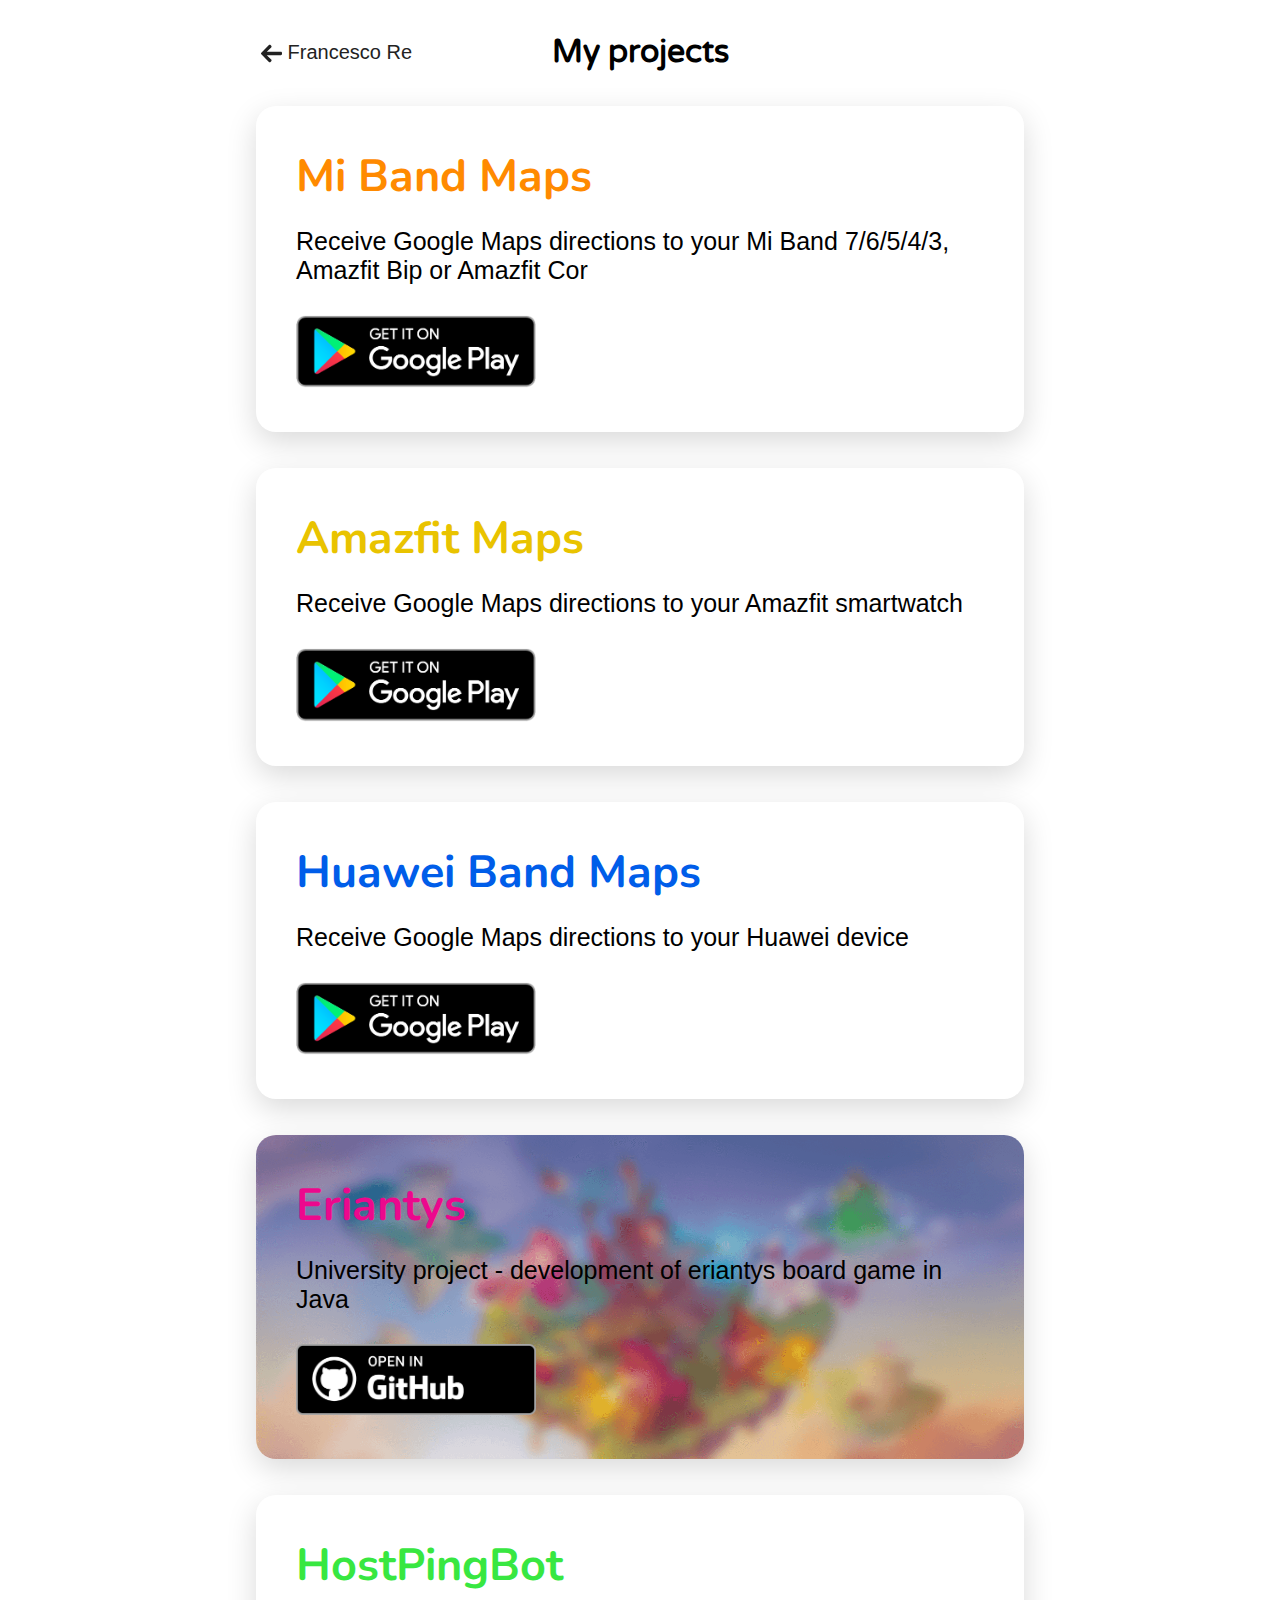
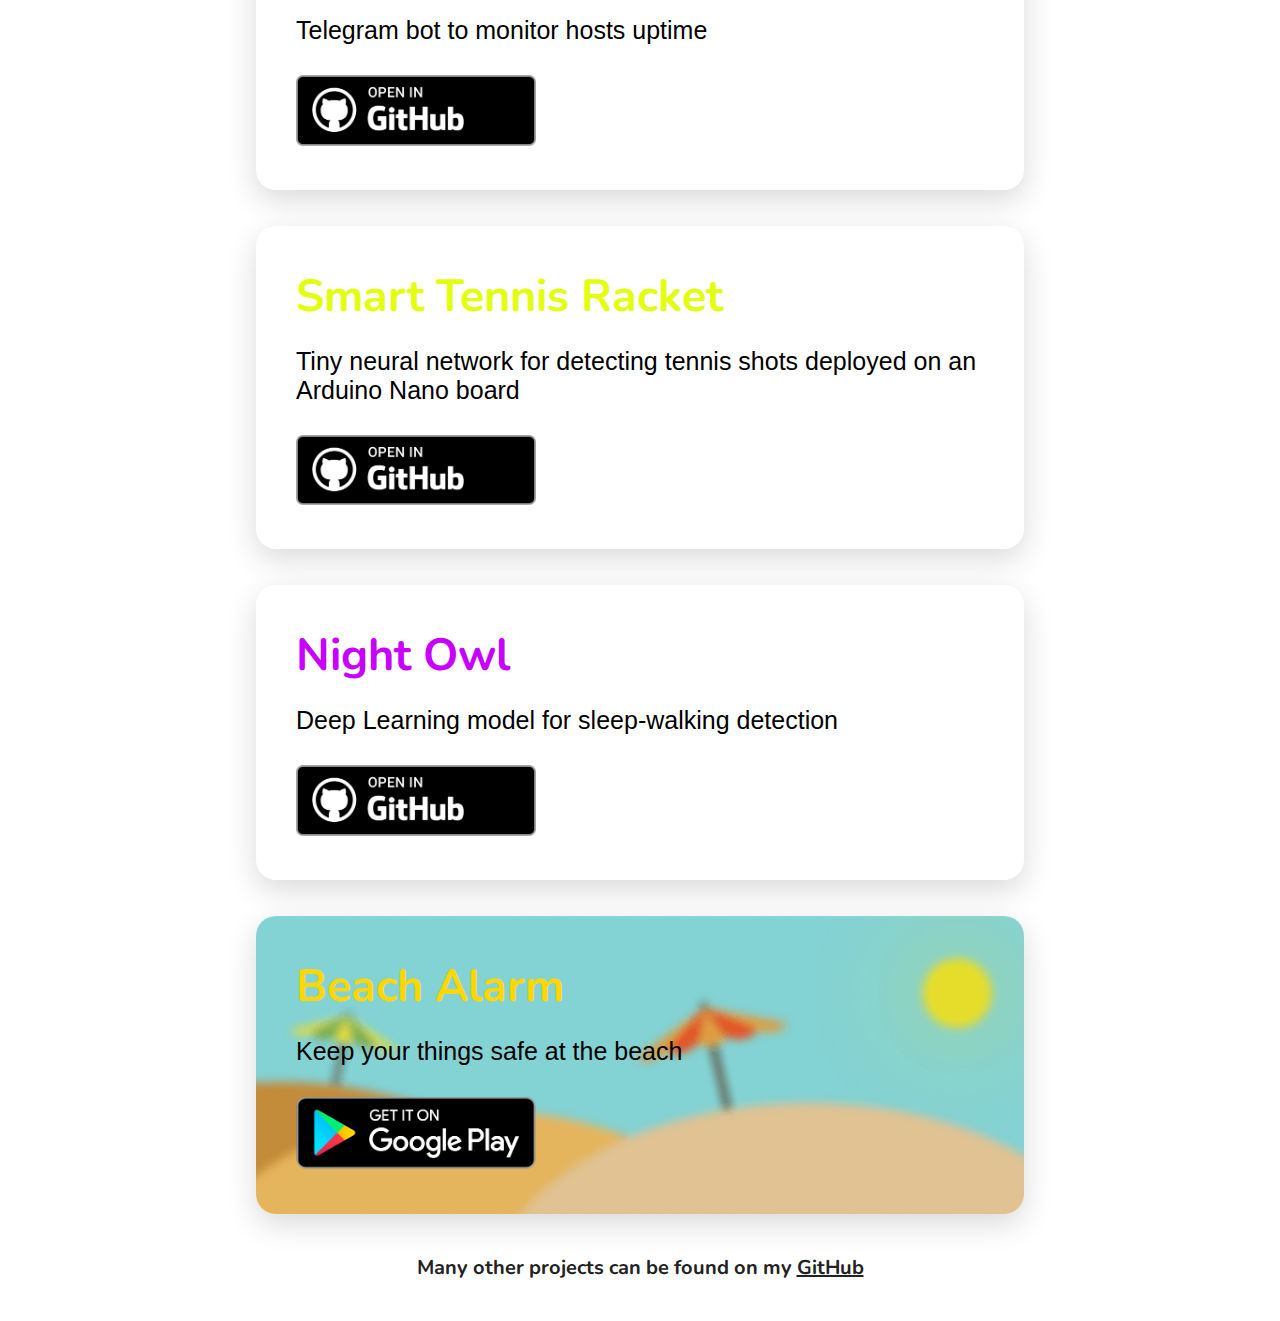
==== commit 8b7c09a3: "Add other projects link in apps page" ====
--- a/apps/index.html
+++ b/apps/index.html
@@ -125,6 +125,8 @@
             </div>
         </div>
 
+        <h3 class="other-projects">Many other projects can be found on my <a href="https://github.com/francesco-re-1107">GitHub</a></h3>
+
         <!-- Cloudflare Web Analytics -->
         <script defer src='https://static.cloudflareinsights.com/beacon.min.js' data-cf-beacon='{"token": "2f0a3bb49f48463c8b80f3141f5d9e54"}'></script>
         <!-- End Cloudflare Web Analytics -->
--- a/apps/css/styles.css
+++ b/apps/css/styles.css
@@ -92,6 +92,19 @@
 
 a{
     text-decoration: none;
+}
+
+.other-projects {
+    color: #222;
+    font-size: 20px;
+    text-align: center;
+    margin: 40px 10px;
+    font-family: 'Nunito', sans-serif;
+}
+
+.other-projects a{
+    color: #222;
+    text-decoration: underline;
 }
 
 .google-play-button, .github-button{
@@ -224,4 +237,8 @@
     .header a:hover{
         filter: drop-shadow(0 0 0.4rem rgba(255, 255, 255, 0.6));
     }
+
+    .other-projects, .other-projects a{
+        color: white;
+    }
 }